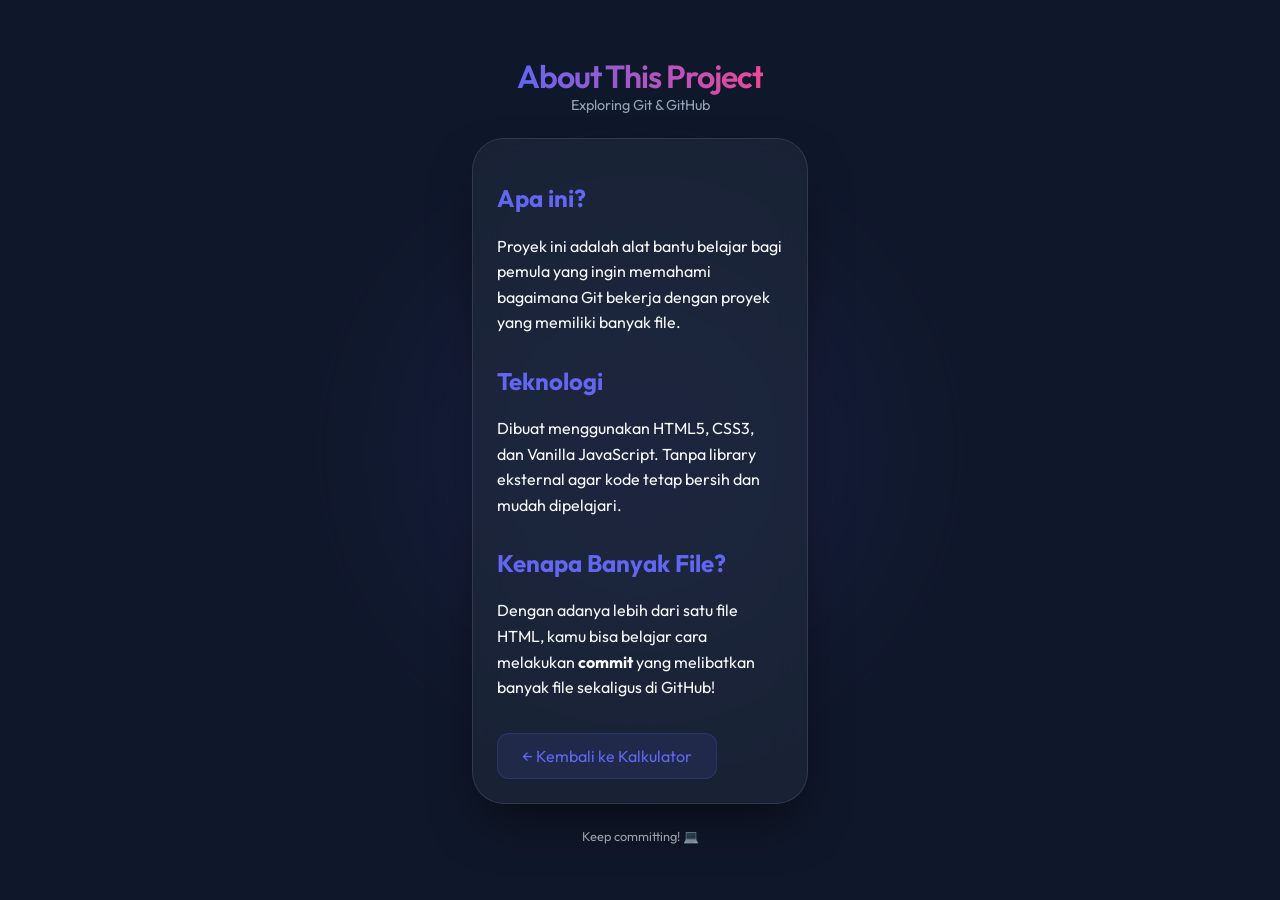
==== about.html @ 42ccc1f0 "Menambahkan about" ====
<!DOCTYPE html>
<html lang="en">
<head>
    <meta charset="UTF-8">
    <meta name="viewport" content="width=device-width, initial-scale=1.0">
    <title>About - Modern Calculator</title>
    <link rel="stylesheet" href="style.css">
    <link rel="preconnect" href="https://fonts.googleapis.com">
    <link rel="preconnect" href="https://fonts.gstatic.com" crossorigin>
    <link href="https://fonts.googleapis.com/css2?family=Outfit:wght@300;400;600&display=swap" rel="stylesheet">
    <style>
        .about-content {
            text-align: left;
            line-height: 1.6;
            margin-top: 1rem;
        }
        .about-content h2 {
            margin-bottom: 1rem;
            color: var(--primary);
        }
        .back-link {
            display: inline-block;
            margin-top: 2rem;
            padding: 0.75rem 1.5rem;
            background: rgba(99, 102, 241, 0.1);
            color: var(--primary);
            text-decoration: none;
            border-radius: 0.75rem;
            transition: all 0.3s ease;
            border: 1px solid rgba(99, 102, 241, 0.2);
        }
        .back-link:hover {
            background: var(--primary);
            color: white;
            transform: translateY(-2px);
        }
    </style>
</head>
<body>
    <div class="background-glow"></div>
    <main class="calculator-container">
        <header>
            <h1>About This Project</h1>
            <p>Exploring Git & GitHub</p>
        </header>

        <section class="calculator-glass">
            <div class="about-content">
                <h2>Apa ini?</h2>
                <p>Proyek ini adalah alat bantu belajar bagi pemula yang ingin memahami bagaimana Git bekerja dengan proyek yang memiliki banyak file.</p>
                <br>
                <h2>Teknologi</h2>
                <p>Dibuat menggunakan HTML5, CSS3, dan Vanilla JavaScript. Tanpa library eksternal agar kode tetap bersih dan mudah dipelajari.</p>
                <br>
                <h2>Kenapa Banyak File?</h2>
                <p>Dengan adanya lebih dari satu file HTML, kamu bisa belajar cara melakukan <strong>commit</strong> yang melibatkan banyak file sekaligus di GitHub!</p>
            </div>
            
            <a href="index.html" class="back-link">← Kembali ke Kalkulator</a>
        </section>

        <footer>
            <p>Keep committing! 💻</p>
        </footer>
    </main>
</body>
</html>
---- style.css ----
:root {
    --primary: #6366f1;
    --background: #0f172a;
    --surface: rgba(30, 41, 59, 0.7);
    --text: #f8fafc;
    --text-dim: #94a3b8;
    --accent: #ec4899;
}

* {
    margin: 0;
    padding: 0;
    box-sizing: border-box;
    font-family: 'Outfit', -apple-system, BlinkMacSystemFont, "Segoe UI", Roboto, sans-serif;
}

body {
    background: var(--background);
    color: var(--text);
    min-height: 100vh;
    display: flex;
    justify-content: center;
    align-items: center;
    overflow: hidden;
    position: relative;
}

.background-glow {
    position: absolute;
    width: 600px;
    height: 600px;
    background: radial-gradient(circle, var(--primary) 0%, transparent 70%);
    filter: blur(80px);
    opacity: 0.2;
    z-index: -1;
    animation: move 10s infinite alternate linear;
}

@keyframes move {
    from { transform: translate(-20%, -20%); }
    to { transform: translate(20%, 20%); }
}

.calculator-container {
    padding: 2rem;
    display: flex;
    flex-direction: column;
    gap: 1.5rem;
    align-items: center;
    max-width: 400px;
    width: 100%;
}

header {
    text-align: center;
}

header h1 {
    font-size: 2rem;
    font-weight: 600;
    letter-spacing: -1px;
    background: linear-gradient(to right, var(--primary), var(--accent));
    -webkit-background-clip: text;
    background-clip: text;
    -webkit-text-fill-color: transparent;
}

header p {
    color: var(--text-dim);
    font-size: 0.9rem;
}

.calculator-glass {
    background: var(--surface);
    backdrop-filter: blur(16px);
    -webkit-backdrop-filter: blur(16px);
    border: 1px solid rgba(255, 255, 255, 0.1);
    border-radius: 2rem;
    padding: 1.5rem;
    box-shadow: 0 25px 50px -12px rgba(0, 0, 0, 0.5);
    width: 100%;
}

.display {
    background: rgba(0, 0, 0, 0.2);
    border-radius: 1rem;
    padding: 1.5rem;
    margin-bottom: 1.5rem;
    min-height: 100px;
    display: flex;
    flex-direction: column;
    justify-content: flex-end;
    align-items: flex-end;
    overflow: hidden;
    word-wrap: break-word;
    word-break: break-all;
}

.previous-operand {
    font-size: 1rem;
    color: var(--text-dim);
    margin-bottom: 0.5rem;
}

.current-operand {
    font-size: 2.5rem;
    font-weight: 500;
}

.buttons {
    display: grid;
    grid-template-columns: repeat(4, 1fr);
    gap: 0.75rem;
}

button {
    height: 60px;
    border-radius: 1rem;
    border: none;
    background: rgba(255, 255, 255, 0.05);
    color: var(--text);
    font-size: 1.25rem;
    font-weight: 400;
    cursor: pointer;
    transition: all 0.2s cubic-bezier(0.4, 0, 0.2, 1);
    user-select: none;
}

button:hover {
    background: rgba(255, 255, 255, 0.1);
    transform: translateY(-2px);
}

button:active {
    transform: translateY(1px);
}

.span-two {
    grid-column: span 2;
}

.control {
    color: var(--accent);
    background: rgba(236, 72, 153, 0.1);
}

.control:hover {
    background: rgba(236, 72, 153, 0.2);
}

.operator {
    color: var(--primary);
    background: rgba(99, 102, 241, 0.1);
}

.operator:hover {
    background: rgba(99, 102, 241, 0.2);
}

.operator-equal {
    background: linear-gradient(135deg, var(--primary), var(--accent));
    font-weight: 600;
}

.operator-equal:hover {
    box-shadow: 0 4px 15px rgba(99, 102, 241, 0.4);
    filter: brightness(1.1);
}

footer {
    opacity: 0.6;
    font-size: 0.8rem;
}
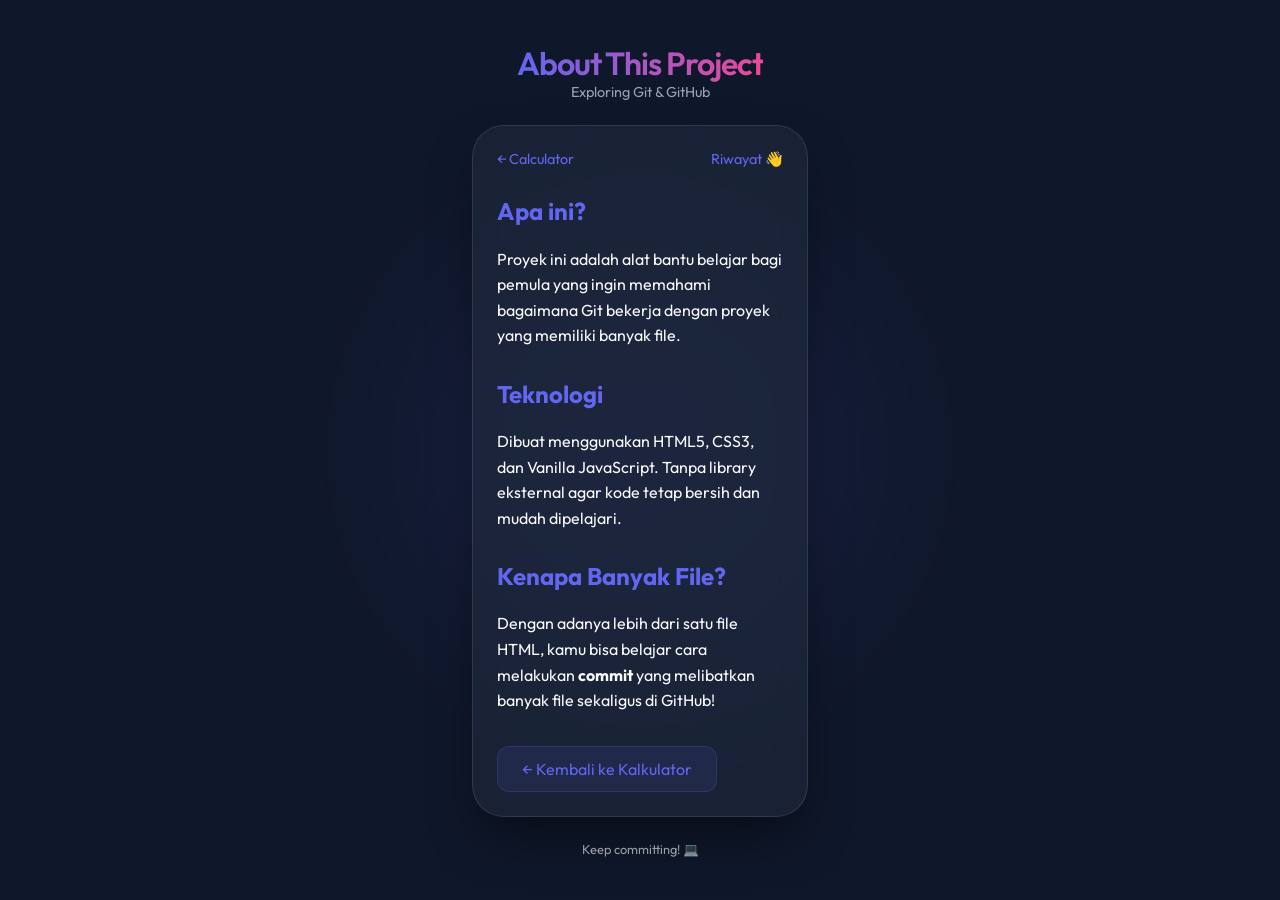
==== commit 90e53039: "Menambahkan history perhitungan" ====
--- a/about.html
+++ b/about.html
@@ -45,6 +45,10 @@
         </header>
 
         <section class="calculator-glass">
+            <nav style="margin-bottom: 1.5rem; display: flex; justify-content: space-between;">
+                <a href="index.html" style="color: var(--primary); text-decoration: none; font-size: 0.9rem;">← Calculator</a>
+                <a href="history.html" style="color: var(--primary); text-decoration: none; font-size: 0.9rem;">Riwayat 👋</a>
+            </nav>
             <div class="about-content">
                 <h2>Apa ini?</h2>
                 <p>Proyek ini adalah alat bantu belajar bagi pemula yang ingin memahami bagaimana Git bekerja dengan proyek yang memiliki banyak file.</p>
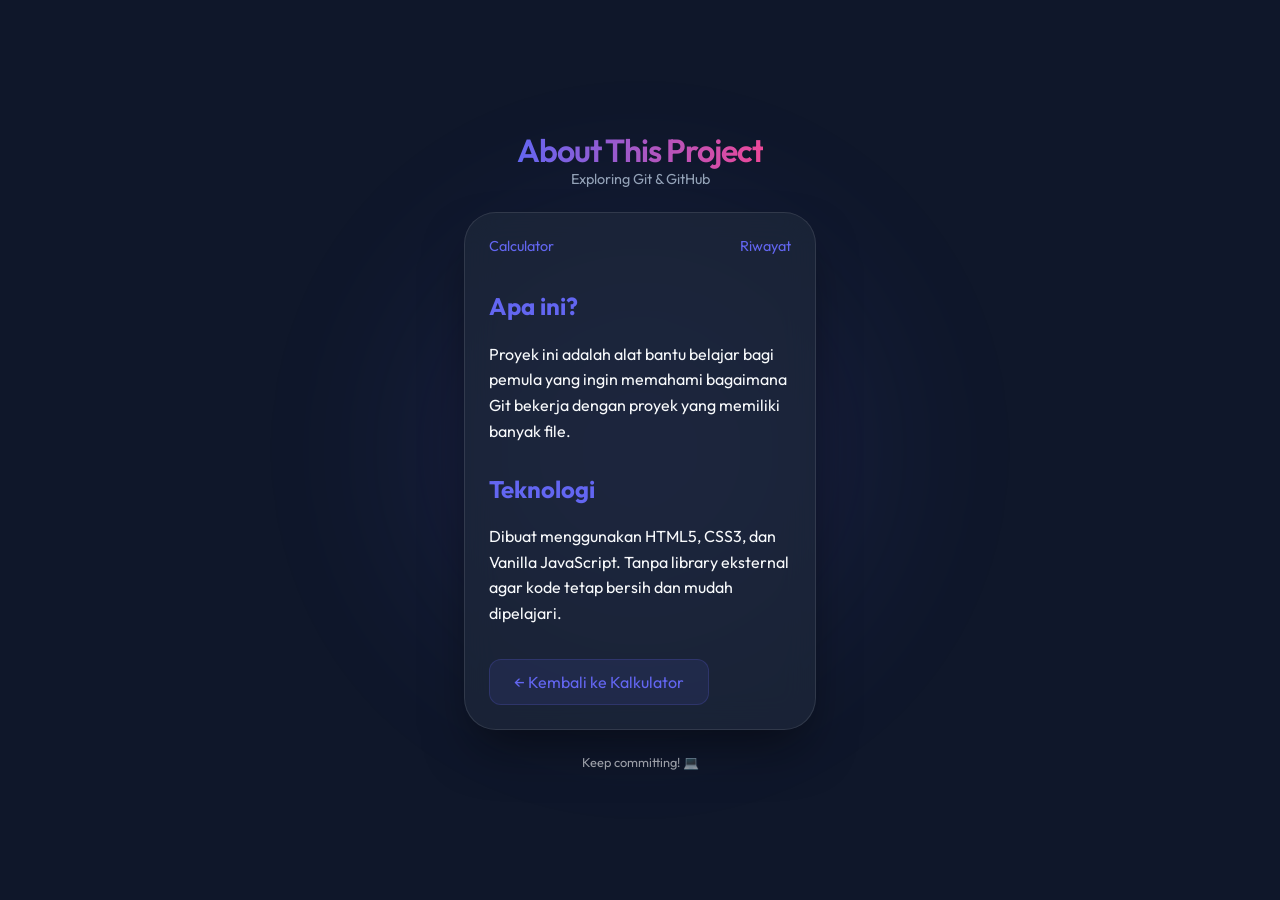
==== commit ec3df81d: "Menambahkan style responsive" ====
--- a/about.html
+++ b/about.html
@@ -1,5 +1,6 @@
 <!DOCTYPE html>
 <html lang="en">
+
 <head>
     <meta charset="UTF-8">
     <meta name="viewport" content="width=device-width, initial-scale=1.0">
@@ -14,10 +15,12 @@
             line-height: 1.6;
             margin-top: 1rem;
         }
+
         .about-content h2 {
             margin-bottom: 1rem;
             color: var(--primary);
         }
+
         .back-link {
             display: inline-block;
             margin-top: 2rem;
@@ -29,6 +32,7 @@
             transition: all 0.3s ease;
             border: 1px solid rgba(99, 102, 241, 0.2);
         }
+
         .back-link:hover {
             background: var(--primary);
             color: white;
@@ -36,6 +40,7 @@
         }
     </style>
 </head>
+
 <body>
     <div class="background-glow"></div>
     <main class="calculator-container">
@@ -45,21 +50,20 @@
         </header>
 
         <section class="calculator-glass">
-            <nav style="margin-bottom: 1.5rem; display: flex; justify-content: space-between;">
-                <a href="index.html" style="color: var(--primary); text-decoration: none; font-size: 0.9rem;">← Calculator</a>
-                <a href="history.html" style="color: var(--primary); text-decoration: none; font-size: 0.9rem;">Riwayat 👋</a>
+            <nav class="main-nav">
+                <a href="index.html" class="nav-link">Calculator</a>
+                <a href="history.html" class="nav-link">Riwayat</a>
             </nav>
             <div class="about-content">
                 <h2>Apa ini?</h2>
-                <p>Proyek ini adalah alat bantu belajar bagi pemula yang ingin memahami bagaimana Git bekerja dengan proyek yang memiliki banyak file.</p>
+                <p>Proyek ini adalah alat bantu belajar bagi pemula yang ingin memahami bagaimana Git bekerja dengan
+                    proyek yang memiliki banyak file.</p>
                 <br>
                 <h2>Teknologi</h2>
-                <p>Dibuat menggunakan HTML5, CSS3, dan Vanilla JavaScript. Tanpa library eksternal agar kode tetap bersih dan mudah dipelajari.</p>
-                <br>
-                <h2>Kenapa Banyak File?</h2>
-                <p>Dengan adanya lebih dari satu file HTML, kamu bisa belajar cara melakukan <strong>commit</strong> yang melibatkan banyak file sekaligus di GitHub!</p>
+                <p>Dibuat menggunakan HTML5, CSS3, dan Vanilla JavaScript. Tanpa library eksternal agar kode tetap
+                    bersih dan mudah dipelajari.</p>
             </div>
-            
+
             <a href="index.html" class="back-link">← Kembali ke Kalkulator</a>
         </section>
 
@@ -68,4 +72,5 @@
         </footer>
     </main>
 </body>
-</html>
+
+</html>
--- a/style.css
+++ b/style.css
@@ -21,12 +21,14 @@
     display: flex;
     justify-content: center;
     align-items: center;
-    overflow: hidden;
+    overflow-x: hidden;
+    overflow-y: auto;
     position: relative;
+    padding: 1rem 0;
 }
 
 .background-glow {
-    position: absolute;
+    position: fixed;
     width: 600px;
     height: 600px;
     background: radial-gradient(circle, var(--primary) 0%, transparent 70%);
@@ -42,13 +44,14 @@
 }
 
 .calculator-container {
-    padding: 2rem;
+    padding: 1.5rem;
     display: flex;
     flex-direction: column;
     gap: 1.5rem;
     align-items: center;
     max-width: 400px;
     width: 100%;
+    margin: auto;
 }
 
 header {
@@ -167,7 +170,101 @@
     filter: brightness(1.1);
 }
 
+.main-nav {
+    display: flex;
+    justify-content: space-between;
+    margin-bottom: 2rem;
+    width: 100%;
+}
+
+.nav-link {
+    color: var(--primary);
+    text-decoration: none;
+    font-size: 0.9rem;
+    transition: opacity 0.2s;
+}
+
+.nav-link:hover {
+    opacity: 0.7;
+}
+
 footer {
     opacity: 0.6;
     font-size: 0.8rem;
-}
+    text-align: center;
+}
+
+/* Mobile Responsiveness Improvements */
+@media (max-width: 480px) {
+    .calculator-container {
+        padding: 1rem;
+        gap: 1rem;
+    }
+
+    header h1 {
+        font-size: 1.75rem;
+    }
+
+    .main-nav {
+        flex-direction: column;
+        gap: 0.5rem;
+        align-items: center;
+        text-align: center;
+        margin-bottom: 1.5rem;
+    }
+
+    .calculator-glass {
+        padding: 1.25rem;
+        border-radius: 1.5rem;
+    }
+
+    .display {
+        padding: 1rem;
+        min-height: 80px;
+        margin-bottom: 1rem;
+    }
+
+    .current-operand {
+        font-size: 2rem;
+    }
+
+    .buttons {
+        gap: 0.5rem;
+    }
+
+    button {
+        height: 55px;
+        font-size: 1.1rem;
+        border-radius: 0.75rem;
+    }
+
+    /* History & About adjustments */
+    .history-item {
+        flex-direction: column;
+        align-items: flex-start;
+        gap: 0.25rem;
+    }
+
+    .history-expr {
+        font-size: 0.8rem;
+    }
+
+    .history-res {
+        font-size: 1rem;
+    }
+
+    .about-content p {
+        font-size: 0.95rem;
+    }
+}
+
+/* Very Small Devices */
+@media (max-width: 350px) {
+    .current-operand {
+        font-size: 1.75rem;
+    }
+    
+    button {
+        height: 50px;
+    }
+}
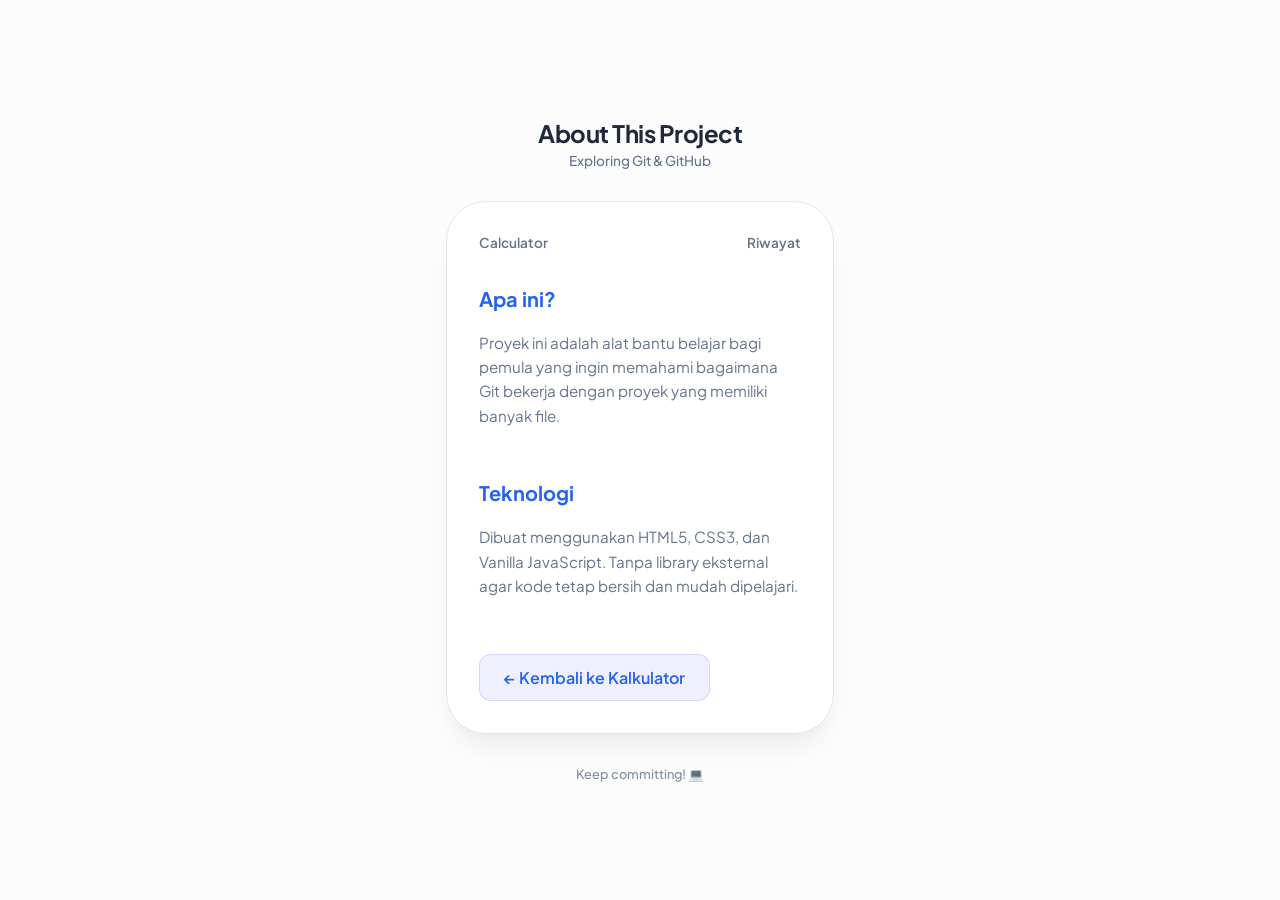
==== commit bafe4b52: "Fix Responsive" ====
--- a/about.html
+++ b/about.html
@@ -8,7 +8,7 @@
     <link rel="stylesheet" href="style.css">
     <link rel="preconnect" href="https://fonts.googleapis.com">
     <link rel="preconnect" href="https://fonts.gstatic.com" crossorigin>
-    <link href="https://fonts.googleapis.com/css2?family=Outfit:wght@300;400;600&display=swap" rel="stylesheet">
+    <link href="https://fonts.googleapis.com/css2?family=Plus+Jakarta+Sans:wght@300;400;500;600;700&display=swap" rel="stylesheet">
     <style>
         .about-content {
             text-align: left;
--- a/style.css
+++ b/style.css
@@ -1,22 +1,25 @@
 :root {
-    --primary: #6366f1;
-    --background: #0f172a;
-    --surface: rgba(30, 41, 59, 0.7);
-    --text: #f8fafc;
-    --text-dim: #94a3b8;
-    --accent: #ec4899;
+    --primary: #2563eb;
+    --background: #fcfcfc;
+    --surface: #ffffff;
+    --text-main: #1e293b;
+    --text-secondary: #64748b;
+    --border: #e2e8f0;
+    --button-number: #ffffff;
+    --button-operator: #f1f5f9;
+    --button-action: #2563eb;
 }
 
 * {
     margin: 0;
     padding: 0;
     box-sizing: border-box;
-    font-family: 'Outfit', -apple-system, BlinkMacSystemFont, "Segoe UI", Roboto, sans-serif;
+    font-family: 'Plus Jakarta Sans', -apple-system, BlinkMacSystemFont, "Segoe UI", Roboto, sans-serif;
 }
 
 body {
-    background: var(--background);
-    color: var(--text);
+    background-color: var(--background);
+    color: var(--text-main);
     min-height: 100vh;
     display: flex;
     justify-content: center;
@@ -24,34 +27,22 @@
     overflow-x: hidden;
     overflow-y: auto;
     position: relative;
-    padding: 1rem 0;
-}
-
+    padding: 2rem 0;
+}
+
+/* Remove old glow effect */
 .background-glow {
-    position: fixed;
-    width: 600px;
-    height: 600px;
-    background: radial-gradient(circle, var(--primary) 0%, transparent 70%);
-    filter: blur(80px);
-    opacity: 0.2;
-    z-index: -1;
-    animation: move 10s infinite alternate linear;
-}
-
-@keyframes move {
-    from { transform: translate(-20%, -20%); }
-    to { transform: translate(20%, 20%); }
+    display: none;
 }
 
 .calculator-container {
-    padding: 1.5rem;
+    padding: 1rem;
     display: flex;
     flex-direction: column;
-    gap: 1.5rem;
+    gap: 2rem;
     align-items: center;
-    max-width: 400px;
+    max-width: 420px;
     width: 100%;
-    margin: auto;
 }
 
 header {
@@ -59,55 +50,70 @@
 }
 
 header h1 {
-    font-size: 2rem;
-    font-weight: 600;
-    letter-spacing: -1px;
-    background: linear-gradient(to right, var(--primary), var(--accent));
-    -webkit-background-clip: text;
-    background-clip: text;
-    -webkit-text-fill-color: transparent;
+    font-size: 1.5rem;
+    font-weight: 700;
+    color: var(--text-main);
+    letter-spacing: -0.5px;
+    margin-bottom: 0.25rem;
 }
 
 header p {
-    color: var(--text-dim);
-    font-size: 0.9rem;
+    color: var(--text-secondary);
+    font-size: 0.85rem;
+    font-weight: 500;
 }
 
 .calculator-glass {
     background: var(--surface);
-    backdrop-filter: blur(16px);
-    -webkit-backdrop-filter: blur(16px);
-    border: 1px solid rgba(255, 255, 255, 0.1);
-    border-radius: 2rem;
-    padding: 1.5rem;
-    box-shadow: 0 25px 50px -12px rgba(0, 0, 0, 0.5);
+    border: 1px solid var(--border);
+    border-radius: 2.5rem;
+    padding: 2rem;
+    box-shadow: 0 20px 25px -5px rgba(0, 0, 0, 0.05), 0 10px 10px -5px rgba(0, 0, 0, 0.02);
     width: 100%;
 }
 
+.main-nav {
+    display: flex;
+    justify-content: space-between;
+    margin-bottom: 2rem;
+}
+
+.nav-link {
+    color: var(--text-secondary);
+    text-decoration: none;
+    font-size: 0.85rem;
+    font-weight: 600;
+    transition: color 0.2s;
+}
+
+.nav-link:hover {
+    color: var(--primary);
+}
+
 .display {
-    background: rgba(0, 0, 0, 0.2);
-    border-radius: 1rem;
-    padding: 1.5rem;
+    padding: 1.5rem 0.5rem;
     margin-bottom: 1.5rem;
-    min-height: 100px;
+    min-height: 120px;
     display: flex;
     flex-direction: column;
     justify-content: flex-end;
     align-items: flex-end;
-    overflow: hidden;
-    word-wrap: break-word;
-    word-break: break-all;
+    border-bottom: 1px solid var(--border);
 }
 
 .previous-operand {
-    font-size: 1rem;
-    color: var(--text-dim);
+    font-size: 1.1rem;
+    font-weight: 500;
+    color: var(--text-secondary);
     margin-bottom: 0.5rem;
+    min-height: 1.5rem;
 }
 
 .current-operand {
-    font-size: 2.5rem;
-    font-weight: 500;
+    font-size: 3.5rem;
+    font-weight: 700;
+    color: var(--text-main);
+    letter-spacing: -1px;
 }
 
 .buttons {
@@ -117,154 +123,187 @@
 }
 
 button {
-    height: 60px;
-    border-radius: 1rem;
-    border: none;
-    background: rgba(255, 255, 255, 0.05);
-    color: var(--text);
-    font-size: 1.25rem;
-    font-weight: 400;
+    height: 72px;
+    border-radius: 1.25rem;
+    border: 1px solid transparent;
+    background: var(--button-number);
+    color: var(--text-main);
+    font-size: 1.5rem;
+    font-weight: 600;
     cursor: pointer;
     transition: all 0.2s cubic-bezier(0.4, 0, 0.2, 1);
-    user-select: none;
+    box-shadow: 0 4px 6px -1px rgba(0, 0, 0, 0.05);
 }
 
 button:hover {
-    background: rgba(255, 255, 255, 0.1);
     transform: translateY(-2px);
+    box-shadow: 0 10px 15px -3px rgba(0, 0, 0, 0.1);
+    background: #f8fafc;
 }
 
 button:active {
-    transform: translateY(1px);
+    transform: translateY(0);
+}
+
+.control {
+    background: var(--button-operator);
+    color: var(--text-secondary);
+}
+
+.operator {
+    background: var(--button-operator);
+    color: var(--primary);
+}
+
+.operator-equal {
+    background: var(--button-action);
+    color: #ffffff;
+    box-shadow: 0 4px 14px 0 rgba(37, 99, 235, 0.39);
+}
+
+.operator-equal:hover {
+    background: #1d4ed8;
+    box-shadow: 0 6px 20px rgba(37, 99, 235, 0.5);
 }
 
 .span-two {
     grid-column: span 2;
 }
 
-.control {
-    color: var(--accent);
-    background: rgba(236, 72, 153, 0.1);
-}
-
-.control:hover {
-    background: rgba(236, 72, 153, 0.2);
-}
-
-.operator {
-    color: var(--primary);
-    background: rgba(99, 102, 241, 0.1);
-}
-
-.operator:hover {
-    background: rgba(99, 102, 241, 0.2);
-}
-
-.operator-equal {
-    background: linear-gradient(135deg, var(--primary), var(--accent));
+footer {
+    opacity: 0.8;
+    font-size: 0.8rem;
+    color: var(--text-secondary);
+    font-weight: 500;
+}
+
+/* Mobile Adjustments */
+/* Mobile Adjustments (Full Screen Experience) */
+@media (max-width: 480px) {
+    body {
+        padding: 0;
+        align-items: flex-start;
+        display: block; /* Let it scroll naturally */
+    }
+
+    .calculator-container {
+        padding: 0;
+        gap: 0;
+        max-width: 100%;
+        min-height: 100vh;
+        display: flex;
+        flex-direction: column;
+    }
+
+    header {
+        padding: 1.5rem 1rem 1rem;
+        background: var(--background);
+    }
+
+    .calculator-glass {
+        padding: 1.5rem;
+        border-radius: 2rem 2rem 0 0;
+        border: none;
+        border-top: 1px solid var(--border);
+        box-shadow: none;
+        flex: 1;
+        display: flex;
+        flex-direction: column;
+    }
+
+    .display {
+        padding: 1.5rem 0.5rem;
+        min-height: 120px;
+        margin-bottom: 2rem;
+    }
+
+    .current-operand {
+        font-size: 3.5rem;
+    }
+
+    button {
+        height: 72px;
+        font-size: 1.5rem;
+    }
+
+    .main-nav {
+        margin-bottom: 2rem;
+    }
+
+    footer {
+        padding: 1.5rem 1rem;
+        background: #ffffff;
+        width: 100%;
+        border-top: 1px solid var(--border);
+    }
+
+    /* History & About adjustments for full screen mobile */
+    .about-content, .history-list {
+        padding: 0 1rem;
+    }
+
+    .history-item {
+        margin-bottom: 0.5rem;
+        border-radius: 1rem;
+    }
+}
+
+/* Specialized styles for about & history pages */
+.about-content h2 {
+    color: var(--text-main);
+    font-size: 1.25rem;
+    font-weight: 700;
+    margin-bottom: 0.75rem;
+}
+
+.about-content p {
+    color: var(--text-secondary);
+    font-size: 0.95rem;
+    line-height: 1.6;
+    margin-bottom: 1.5rem;
+}
+
+.back-link {
+    display: inline-block;
+    padding: 0.75rem 1.5rem;
+    background: var(--button-operator);
+    color: var(--text-main);
     font-weight: 600;
-}
-
-.operator-equal:hover {
-    box-shadow: 0 4px 15px rgba(99, 102, 241, 0.4);
-    filter: brightness(1.1);
-}
-
-.main-nav {
-    display: flex;
-    justify-content: space-between;
-    margin-bottom: 2rem;
-    width: 100%;
-}
-
-.nav-link {
-    color: var(--primary);
     text-decoration: none;
+    border-radius: 1rem;
+    margin-top: 1rem;
+    transition: all 0.2s;
+}
+
+.back-link:hover {
+    background: var(--border);
+}
+
+.history-item {
+    background: var(--button-operator);
+    padding: 1.25rem;
+    border-radius: 1.25rem;
+    margin-bottom: 0.75rem;
+    border: 1px solid var(--border);
+}
+
+.history-expr {
+    font-weight: 500;
+}
+
+.history-res {
+    font-weight: 700;
+    font-size: 1.15rem;
+}
+
+.clear-btn {
+    height: 50px;
+    background: #fef2f2;
+    color: #ef4444;
     font-size: 0.9rem;
-    transition: opacity 0.2s;
-}
-
-.nav-link:hover {
-    opacity: 0.7;
-}
-
-footer {
-    opacity: 0.6;
-    font-size: 0.8rem;
-    text-align: center;
-}
-
-/* Mobile Responsiveness Improvements */
-@media (max-width: 480px) {
-    .calculator-container {
-        padding: 1rem;
-        gap: 1rem;
-    }
-
-    header h1 {
-        font-size: 1.75rem;
-    }
-
-    .main-nav {
-        flex-direction: column;
-        gap: 0.5rem;
-        align-items: center;
-        text-align: center;
-        margin-bottom: 1.5rem;
-    }
-
-    .calculator-glass {
-        padding: 1.25rem;
-        border-radius: 1.5rem;
-    }
-
-    .display {
-        padding: 1rem;
-        min-height: 80px;
-        margin-bottom: 1rem;
-    }
-
-    .current-operand {
-        font-size: 2rem;
-    }
-
-    .buttons {
-        gap: 0.5rem;
-    }
-
-    button {
-        height: 55px;
-        font-size: 1.1rem;
-        border-radius: 0.75rem;
-    }
-
-    /* History & About adjustments */
-    .history-item {
-        flex-direction: column;
-        align-items: flex-start;
-        gap: 0.25rem;
-    }
-
-    .history-expr {
-        font-size: 0.8rem;
-    }
-
-    .history-res {
-        font-size: 1rem;
-    }
-
-    .about-content p {
-        font-size: 0.95rem;
-    }
-}
-
-/* Very Small Devices */
-@media (max-width: 350px) {
-    .current-operand {
-        font-size: 1.75rem;
-    }
-    
-    button {
-        height: 50px;
-    }
-}
+    margin-top: 2rem;
+}
+
+.clear-btn:hover {
+    background: #fee2e2;
+}
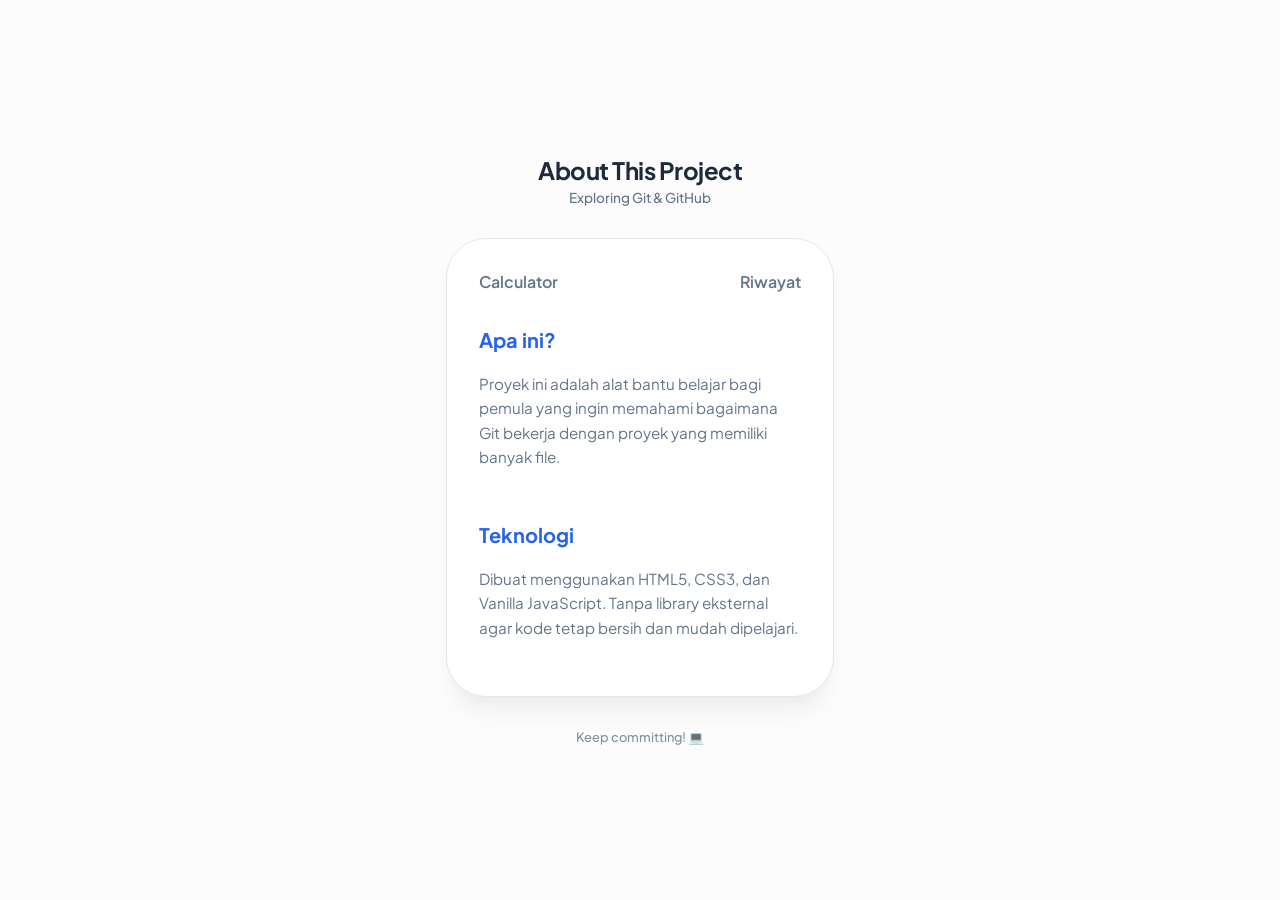
==== commit 754f8714: "Fix css" ====
--- a/about.html
+++ b/about.html
@@ -8,7 +8,8 @@
     <link rel="stylesheet" href="style.css">
     <link rel="preconnect" href="https://fonts.googleapis.com">
     <link rel="preconnect" href="https://fonts.gstatic.com" crossorigin>
-    <link href="https://fonts.googleapis.com/css2?family=Plus+Jakarta+Sans:wght@300;400;500;600;700&display=swap" rel="stylesheet">
+    <link href="https://fonts.googleapis.com/css2?family=Plus+Jakarta+Sans:wght@300;400;500;600;700&display=swap"
+        rel="stylesheet">
     <style>
         .about-content {
             text-align: left;
@@ -63,8 +64,6 @@
                 <p>Dibuat menggunakan HTML5, CSS3, dan Vanilla JavaScript. Tanpa library eksternal agar kode tetap
                     bersih dan mudah dipelajari.</p>
             </div>
-
-            <a href="index.html" class="back-link">← Kembali ke Kalkulator</a>
         </section>
 
         <footer>
--- a/style.css
+++ b/style.css
@@ -81,7 +81,7 @@
 .nav-link {
     color: var(--text-secondary);
     text-decoration: none;
-    font-size: 0.85rem;
+    font-size: 1rem;
     font-weight: 600;
     transition: color 0.2s;
 }
@@ -183,7 +183,8 @@
     body {
         padding: 0;
         align-items: flex-start;
-        display: block; /* Let it scroll naturally */
+        display: block;
+        /* Let it scroll naturally */
     }
 
     .calculator-container {
@@ -238,7 +239,8 @@
     }
 
     /* History & About adjustments for full screen mobile */
-    .about-content, .history-list {
+    .about-content,
+    .history-list {
         padding: 0 1rem;
     }
 
@@ -306,4 +308,4 @@
 
 .clear-btn:hover {
     background: #fee2e2;
-}
+}
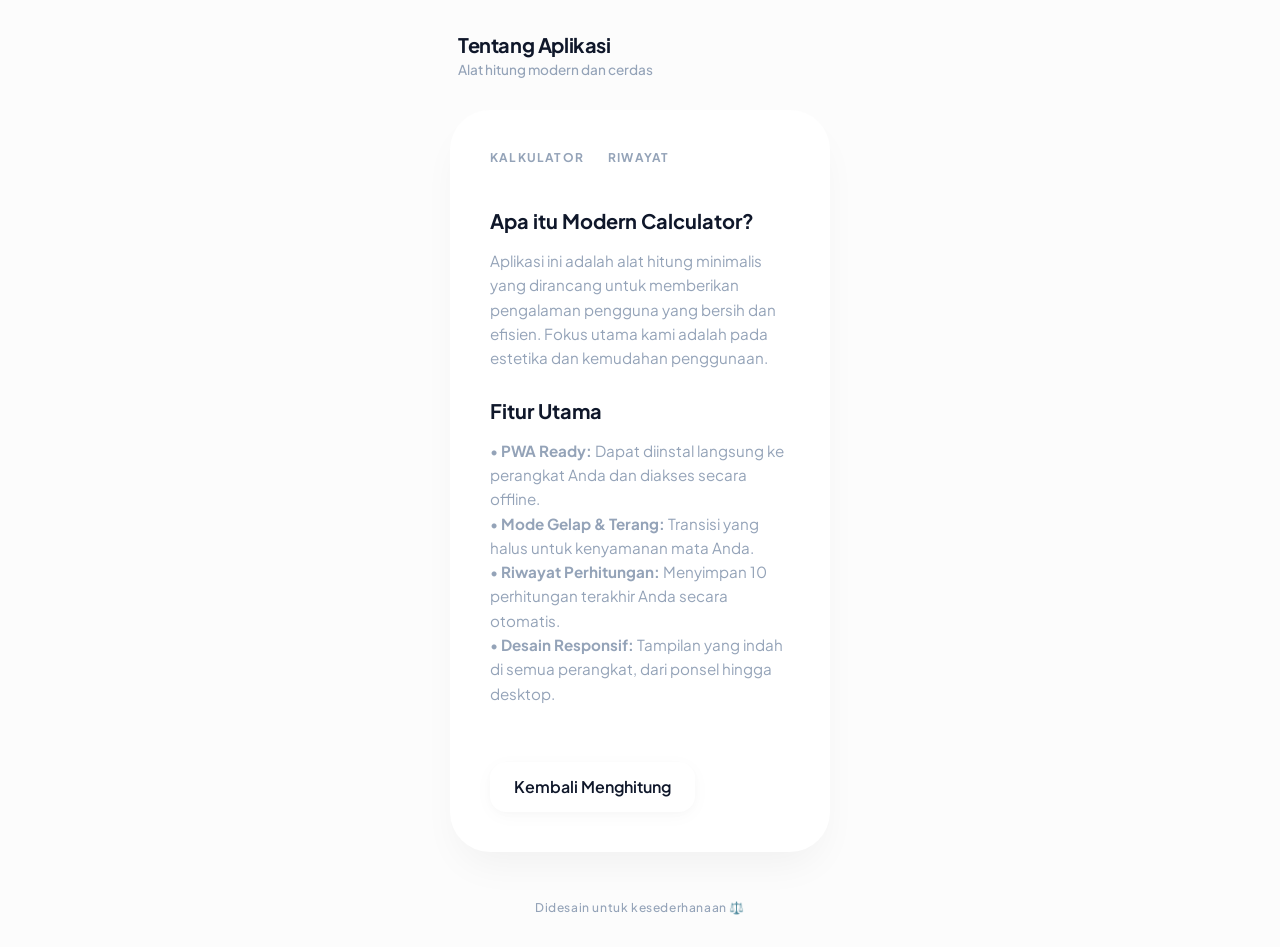
==== commit 0f767618: "fix responsive" ====
--- a/about.html
+++ b/about.html
@@ -10,6 +10,24 @@
     <link rel="preconnect" href="https://fonts.gstatic.com" crossorigin>
     <link href="https://fonts.googleapis.com/css2?family=Plus+Jakarta+Sans:wght@300;400;500;600;700&display=swap"
         rel="stylesheet">
+    
+    <!-- PWA Settings -->
+    <link rel="manifest" href="manifest.json">
+    <meta name="theme-color" content="#3b82f6">
+    <meta name="apple-mobile-web-app-capable" content="yes">
+    <meta name="apple-mobile-web-app-status-bar-style" content="black-translucent">
+    <meta name="apple-mobile-web-app-title" content="Calculator">
+    <link rel="apple-touch-icon" href="icon-512.png">
+
+    <script>
+        if ('serviceWorker' in navigator) {
+            window.addEventListener('load', () => {
+                navigator.serviceWorker.register('sw.js')
+                    .then(reg => console.log('SW Registered', reg))
+                    .catch(err => console.log('SW Load Error', err));
+            });
+        }
+    </script>
     <style>
         .about-content {
             text-align: left;
@@ -18,26 +36,34 @@
         }
 
         .about-content h2 {
-            margin-bottom: 1rem;
-            color: var(--primary);
+            margin-bottom: 0.75rem;
+            color: var(--text-primary);
+            font-size: 1.25rem;
+            font-weight: 700;
+        }
+
+        .about-content p {
+            color: var(--text-muted);
+            margin-bottom: 1.5rem;
+            font-size: 0.95rem;
         }
 
         .back-link {
             display: inline-block;
             margin-top: 2rem;
             padding: 0.75rem 1.5rem;
-            background: rgba(99, 102, 241, 0.1);
-            color: var(--primary);
+            background: var(--button-bg);
+            color: var(--text-primary);
             text-decoration: none;
-            border-radius: 0.75rem;
+            border-radius: 1rem;
             transition: all 0.3s ease;
-            border: 1px solid rgba(99, 102, 241, 0.2);
+            box-shadow: var(--shadow-soft);
+            font-weight: 600;
         }
 
         .back-link:hover {
-            background: var(--primary);
-            color: white;
             transform: translateY(-2px);
+            box-shadow: 0 8px 16px rgba(0,0,0,0.05);
         }
     </style>
 </head>
@@ -46,28 +72,33 @@
     <div class="background-glow"></div>
     <main class="calculator-container">
         <header>
-            <h1>About This Project</h1>
-            <p>Exploring Git & GitHub</p>
+            <div class="header-text">
+                <h1>Tentang Aplikasi</h1>
+                <p>Alat hitung modern dan cerdas</p>
+            </div>
         </header>
 
         <section class="calculator-glass">
             <nav class="main-nav">
-                <a href="index.html" class="nav-link">Calculator</a>
+                <a href="index.html" class="nav-link">Kalkulator</a>
                 <a href="history.html" class="nav-link">Riwayat</a>
             </nav>
             <div class="about-content">
-                <h2>Apa ini?</h2>
-                <p>Proyek ini adalah alat bantu belajar bagi pemula yang ingin memahami bagaimana Git bekerja dengan
-                    proyek yang memiliki banyak file.</p>
-                <br>
-                <h2>Teknologi</h2>
-                <p>Dibuat menggunakan HTML5, CSS3, dan Vanilla JavaScript. Tanpa library eksternal agar kode tetap
-                    bersih dan mudah dipelajari.</p>
+                <h2>Apa itu Modern Calculator?</h2>
+                <p>Aplikasi ini adalah alat hitung minimalis yang dirancang untuk memberikan pengalaman pengguna yang bersih dan efisien. Fokus utama kami adalah pada estetika dan kemudahan penggunaan.</p>
+                
+                <h2>Fitur Utama</h2>
+                <p>• <strong>PWA Ready:</strong> Dapat diinstal langsung ke perangkat Anda dan diakses secara offline.<br>
+                   • <strong>Mode Gelap & Terang:</strong> Transisi yang halus untuk kenyamanan mata Anda.<br>
+                   • <strong>Riwayat Perhitungan:</strong> Menyimpan 10 perhitungan terakhir Anda secara otomatis.<br>
+                   • <strong>Desain Responsif:</strong> Tampilan yang indah di semua perangkat, dari ponsel hingga desktop.</p>
+                
+                <a href="index.html" class="back-link">Kembali Menghitung</a>
             </div>
         </section>
 
         <footer>
-            <p>Keep committing! 💻</p>
+            <p>Didesain untuk kesederhanaan ⚖️</p>
         </footer>
     </main>
 </body>
--- a/style.css
+++ b/style.css
@@ -1,311 +1,343 @@
 :root {
-    --primary: #2563eb;
-    --background: #fcfcfc;
+    --bg-main: #fcfcfc;
     --surface: #ffffff;
-    --text-main: #1e293b;
-    --text-secondary: #64748b;
-    --border: #e2e8f0;
-    --button-number: #ffffff;
-    --button-operator: #f1f5f9;
-    --button-action: #2563eb;
+    --text-primary: #0f172a;
+    --text-muted: #94a3b8;
+    --accent: #1e293b;
+    --button-bg: #ffffff;
+    --button-hover: #f8fafc;
+    --op-bg: #f1f5f9;
+    --eq-bg: #1e293b;
+    --eq-text: #ffffff;
+    --shadow-soft: 0 4px 20px -1px rgba(0, 0, 0, 0.03), 0 2px 10px -1px rgba(0, 0, 0, 0.02);
+    --shadow-floating: 0 20px 40px -10px rgba(0, 0, 0, 0.05);
+    --transition-speed: 0.5s;
+}
+
+body.dark-mode {
+    --bg-main: #020617;
+    --surface: #0f172a;
+    --text-primary: #f8fafc;
+    --text-muted: #64748b;
+    --accent: #38bdf8;
+    --button-bg: #1e293b;
+    --button-hover: #1e293b;
+    --op-bg: #1e293b;
+    --eq-bg: #f8fafc;
+    --eq-text: #020617;
+    --shadow-soft: 0 4px 20px -1px rgba(0, 0, 0, 0.2), 0 2px 10px -1px rgba(0, 0, 0, 0.1);
+    --shadow-floating: 0 20px 40px -10px rgba(0, 0, 0, 0.3);
+}
+
+/* Splash Screen Styles */
+#splash-screen {
+    position: fixed;
+    top: 0;
+    left: 0;
+    width: 100%;
+    height: 100%;
+    background-color: var(--bg-main);
+    display: flex;
+    justify-content: center;
+    align-items: center;
+    z-index: 9999;
+    transition: opacity 0.8s cubic-bezier(0.16, 1, 0.3, 1), 
+                visibility 0.8s cubic-bezier(0.16, 1, 0.3, 1);
+}
+
+#splash-screen.fade-out {
+    opacity: 0;
+    visibility: hidden;
+}
+
+.splash-content {
+    display: flex;
+    flex-direction: column;
+    align-items: center;
+    gap: 2rem;
+}
+
+.splash-logo {
+    width: 80px;
+    height: 80px;
+    color: var(--text-primary);
+    animation: pulse 2s infinite ease-in-out;
+}
+
+.splash-logo svg {
+    width: 100%;
+    height: 100%;
+}
+
+.splash-loader {
+    width: 40px;
+    height: 4px;
+    background-color: var(--op-bg);
+    border-radius: 2px;
+    position: relative;
+    overflow: hidden;
+}
+
+.splash-loader::after {
+    content: '';
+    position: absolute;
+    top: 0;
+    left: -100%;
+    width: 100%;
+    height: 100%;
+    background-color: var(--accent);
+    animation: loading 1.5s infinite ease-in-out;
+}
+
+@keyframes pulse {
+    0%, 100% { transform: scale(1); opacity: 0.8; }
+    50% { transform: scale(1.05); opacity: 1; }
+}
+
+@keyframes loading {
+    0% { left: -100%; }
+    50% { left: 0; }
+    100% { left: 100%; }
 }
 
 * {
     margin: 0;
     padding: 0;
     box-sizing: border-box;
-    font-family: 'Plus Jakarta Sans', -apple-system, BlinkMacSystemFont, "Segoe UI", Roboto, sans-serif;
+    font-family: 'Plus Jakarta Sans', sans-serif;
+    -webkit-tap-highlight-color: transparent;
+    transition: background-color var(--transition-speed) ease, 
+                color var(--transition-speed) ease, 
+                border-color var(--transition-speed) ease, 
+                box-shadow var(--transition-speed) ease;
 }
 
 body {
-    background-color: var(--background);
-    color: var(--text-main);
+    background-color: var(--bg-main);
+    color: var(--text-primary);
     min-height: 100vh;
     display: flex;
     justify-content: center;
     align-items: center;
-    overflow-x: hidden;
-    overflow-y: auto;
+    padding: 2rem;
+    overflow: hidden;
+}
+
+.calculator-container {
+    width: 100%;
+    max-width: 380px;
+    animation: slideUp 0.8s cubic-bezier(0.16, 1, 0.3, 1);
+}
+
+@keyframes slideUp {
+    from { opacity: 0; transform: translateY(20px); }
+    to { opacity: 1; transform: translateY(0); }
+}
+
+header {
+    margin-bottom: 2rem;
+    display: flex;
+    justify-content: space-between;
+    align-items: center;
+    padding: 0 0.5rem;
+}
+
+.header-text h1 {
+    font-size: 1.25rem;
+    font-weight: 700;
+    letter-spacing: -0.02em;
+    color: var(--text-primary);
+    margin-bottom: 0.25rem;
+}
+
+.header-text p {
+    font-size: 0.85rem;
+    color: var(--text-muted);
+    font-weight: 500;
+}
+
+/* Theme Toggle Button */
+.theme-toggle {
+    background: var(--surface);
+    border: none;
+    width: 44px;
+    height: 44px;
+    border-radius: 12px;
+    cursor: pointer;
+    display: flex;
+    align-items: center;
+    justify-content: center;
+    box-shadow: var(--shadow-soft);
+    color: var(--text-primary);
+    overflow: hidden;
     position: relative;
-    padding: 2rem 0;
-}
-
-/* Remove old glow effect */
-.background-glow {
-    display: none;
-}
-
-.calculator-container {
-    padding: 1rem;
-    display: flex;
-    flex-direction: column;
-    gap: 2rem;
-    align-items: center;
-    max-width: 420px;
-    width: 100%;
-}
-
-header {
-    text-align: center;
-}
-
-header h1 {
-    font-size: 1.5rem;
-    font-weight: 700;
-    color: var(--text-main);
-    letter-spacing: -0.5px;
-    margin-bottom: 0.25rem;
-}
-
-header p {
-    color: var(--text-secondary);
-    font-size: 0.85rem;
-    font-weight: 500;
+}
+
+.theme-toggle:hover {
+    transform: translateY(-2px);
+    box-shadow: 0 8px 16px rgba(0,0,0,0.05);
+}
+
+.theme-toggle svg {
+    width: 20px;
+    height: 20px;
+    transition: transform 0.6s cubic-bezier(0.34, 1.56, 0.64, 1);
+}
+
+.sun-icon {
+    position: absolute;
+    transform: translateY(0);
+}
+
+.moon-icon {
+    position: absolute;
+    transform: translateY(40px);
+}
+
+body.dark-mode .sun-icon {
+    transform: translateY(-40px);
+}
+
+body.dark-mode .moon-icon {
+    transform: translateY(0);
 }
 
 .calculator-glass {
     background: var(--surface);
-    border: 1px solid var(--border);
     border-radius: 2.5rem;
-    padding: 2rem;
-    box-shadow: 0 20px 25px -5px rgba(0, 0, 0, 0.05), 0 10px 10px -5px rgba(0, 0, 0, 0.02);
-    width: 100%;
+    padding: 2.5rem;
+    box-shadow: var(--shadow-floating);
+    position: relative;
 }
 
 .main-nav {
     display: flex;
-    justify-content: space-between;
-    margin-bottom: 2rem;
+    gap: 1.5rem;
+    margin-bottom: 2.5rem;
 }
 
 .nav-link {
-    color: var(--text-secondary);
     text-decoration: none;
-    font-size: 1rem;
-    font-weight: 600;
-    transition: color 0.2s;
+    color: var(--text-muted);
+    font-size: 0.75rem;
+    font-weight: 700;
+    text-transform: uppercase;
+    letter-spacing: 0.1em;
 }
 
 .nav-link:hover {
-    color: var(--primary);
+    color: var(--text-primary);
 }
 
 .display {
-    padding: 1.5rem 0.5rem;
-    margin-bottom: 1.5rem;
-    min-height: 120px;
+    text-align: right;
+    margin-bottom: 2.5rem;
+    min-height: 100px;
     display: flex;
     flex-direction: column;
     justify-content: flex-end;
-    align-items: flex-end;
-    border-bottom: 1px solid var(--border);
 }
 
 .previous-operand {
-    font-size: 1.1rem;
-    font-weight: 500;
-    color: var(--text-secondary);
+    font-size: 1rem;
+    color: var(--text-muted);
+    font-weight: 400;
+    min-height: 1.5rem;
     margin-bottom: 0.5rem;
-    min-height: 1.5rem;
 }
 
 .current-operand {
     font-size: 3.5rem;
-    font-weight: 700;
-    color: var(--text-main);
-    letter-spacing: -1px;
+    font-weight: 300;
+    color: var(--text-primary);
+    letter-spacing: -0.04em;
+    line-height: 1;
 }
 
 .buttons {
     display: grid;
     grid-template-columns: repeat(4, 1fr);
-    gap: 0.75rem;
+    gap: 1.25rem;
 }
 
 button {
-    height: 72px;
+    aspect-ratio: 1;
+    border: none;
     border-radius: 1.25rem;
-    border: 1px solid transparent;
-    background: var(--button-number);
-    color: var(--text-main);
-    font-size: 1.5rem;
+    background: var(--button-bg);
+    color: var(--text-primary);
+    font-size: 1.25rem;
+    font-weight: 500;
+    cursor: pointer;
+    box-shadow: var(--shadow-soft);
+}
+
+button:hover {
+    transform: translateY(-4px) scale(1.02);
+    box-shadow: 0 10px 20px rgba(0,0,0,0.04);
+}
+
+button:active {
+    transform: scale(0.95);
+}
+
+.control {
+    background: transparent;
+    box-shadow: none;
+    color: var(--text-muted);
     font-weight: 600;
-    cursor: pointer;
-    transition: all 0.2s cubic-bezier(0.4, 0, 0.2, 1);
-    box-shadow: 0 4px 6px -1px rgba(0, 0, 0, 0.05);
-}
-
-button:hover {
-    transform: translateY(-2px);
-    box-shadow: 0 10px 15px -3px rgba(0, 0, 0, 0.1);
-    background: #f8fafc;
-}
-
-button:active {
-    transform: translateY(0);
-}
-
-.control {
-    background: var(--button-operator);
-    color: var(--text-secondary);
 }
 
 .operator {
-    background: var(--button-operator);
-    color: var(--primary);
+    background: var(--op-bg);
+    color: var(--text-primary);
+    font-weight: 600;
+    box-shadow: none;
 }
 
 .operator-equal {
-    background: var(--button-action);
-    color: #ffffff;
-    box-shadow: 0 4px 14px 0 rgba(37, 99, 235, 0.39);
+    background: var(--eq-bg);
+    color: var(--eq-text);
+    grid-column: span 1;
+    font-weight: 600;
+    box-shadow: 0 10px 20px rgba(0,0,0,0.1);
 }
 
 .operator-equal:hover {
-    background: #1d4ed8;
-    box-shadow: 0 6px 20px rgba(37, 99, 235, 0.5);
+    background: var(--accent);
+    box-shadow: 0 15px 30px rgba(0,0,0,0.15);
 }
 
 .span-two {
     grid-column: span 2;
+    aspect-ratio: auto;
 }
 
 footer {
-    opacity: 0.8;
-    font-size: 0.8rem;
-    color: var(--text-secondary);
+    margin-top: 3rem;
+    text-align: center;
+    font-size: 0.75rem;
+    color: var(--text-muted);
     font-weight: 500;
-}
-
-/* Mobile Adjustments */
-/* Mobile Adjustments (Full Screen Experience) */
+    letter-spacing: 0.05em;
+}
+
+/* Mobile */
 @media (max-width: 480px) {
     body {
-        padding: 0;
-        align-items: flex-start;
-        display: block;
-        /* Let it scroll naturally */
+        padding: 1rem;
     }
-
-    .calculator-container {
-        padding: 0;
-        gap: 0;
-        max-width: 100%;
-        min-height: 100vh;
-        display: flex;
-        flex-direction: column;
+    
+    .calculator-glass {
+        padding: 2.25rem 1.5rem;
+        border-radius: 2rem;
     }
 
-    header {
-        padding: 1.5rem 1rem 1rem;
-        background: var(--background);
+    .current-operand {
+        font-size: 3rem;
     }
 
-    .calculator-glass {
-        padding: 1.5rem;
-        border-radius: 2rem 2rem 0 0;
-        border: none;
-        border-top: 1px solid var(--border);
-        box-shadow: none;
-        flex: 1;
-        display: flex;
-        flex-direction: column;
-    }
-
-    .display {
-        padding: 1.5rem 0.5rem;
-        min-height: 120px;
-        margin-bottom: 2rem;
-    }
-
-    .current-operand {
-        font-size: 3.5rem;
-    }
-
     button {
-        height: 72px;
-        font-size: 1.5rem;
-    }
-
-    .main-nav {
-        margin-bottom: 2rem;
-    }
-
-    footer {
-        padding: 1.5rem 1rem;
-        background: #ffffff;
-        width: 100%;
-        border-top: 1px solid var(--border);
-    }
-
-    /* History & About adjustments for full screen mobile */
-    .about-content,
-    .history-list {
-        padding: 0 1rem;
-    }
-
-    .history-item {
-        margin-bottom: 0.5rem;
         border-radius: 1rem;
     }
-}
-
-/* Specialized styles for about & history pages */
-.about-content h2 {
-    color: var(--text-main);
-    font-size: 1.25rem;
-    font-weight: 700;
-    margin-bottom: 0.75rem;
-}
-
-.about-content p {
-    color: var(--text-secondary);
-    font-size: 0.95rem;
-    line-height: 1.6;
-    margin-bottom: 1.5rem;
-}
-
-.back-link {
-    display: inline-block;
-    padding: 0.75rem 1.5rem;
-    background: var(--button-operator);
-    color: var(--text-main);
-    font-weight: 600;
-    text-decoration: none;
-    border-radius: 1rem;
-    margin-top: 1rem;
-    transition: all 0.2s;
-}
-
-.back-link:hover {
-    background: var(--border);
-}
-
-.history-item {
-    background: var(--button-operator);
-    padding: 1.25rem;
-    border-radius: 1.25rem;
-    margin-bottom: 0.75rem;
-    border: 1px solid var(--border);
-}
-
-.history-expr {
-    font-weight: 500;
-}
-
-.history-res {
-    font-weight: 700;
-    font-size: 1.15rem;
-}
-
-.clear-btn {
-    height: 50px;
-    background: #fef2f2;
-    color: #ef4444;
-    font-size: 0.9rem;
-    margin-top: 2rem;
-}
-
-.clear-btn:hover {
-    background: #fee2e2;
 }
